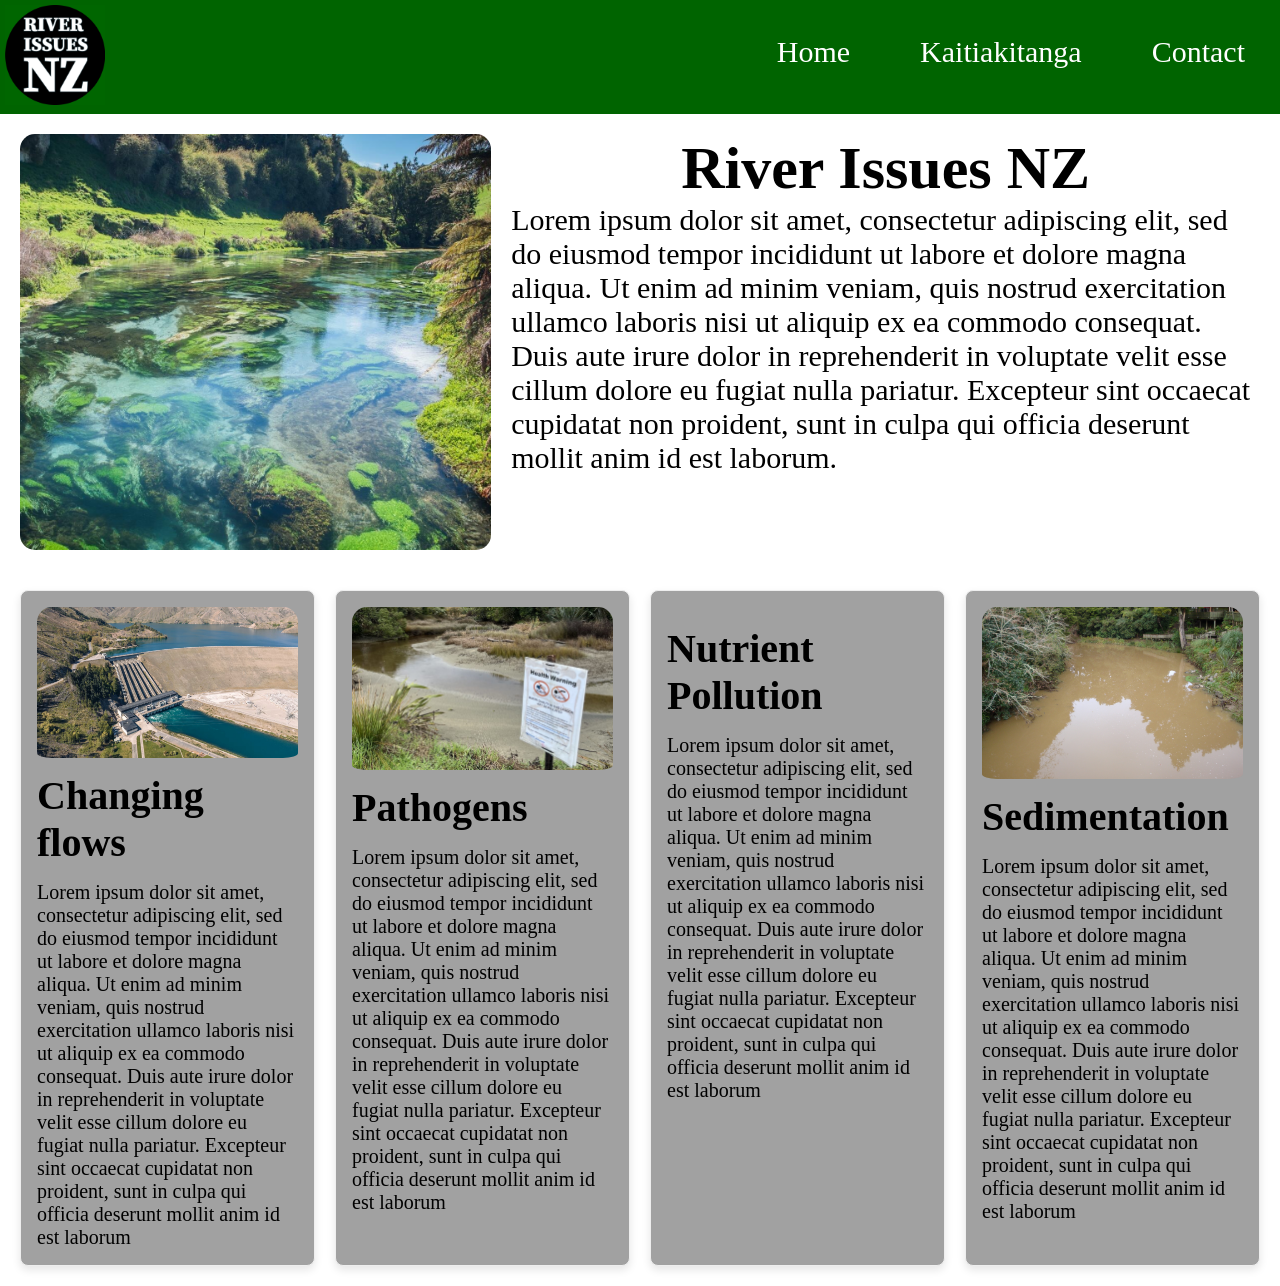
==== index.html @ d9966359 "Added the images on the cards" ====
<!DOCTYPE html>
<html>
    <head> 
        <title>River-Issues-NZ</title>
        <link rel="stylesheet" href="home.css">
        <link rel="icon" type="image/png" href="Images/Logo.png">
    </head>
    <body>
        <nav class="navbar">
            <ul>
                <li class="logo">
                <img src="Images/Logo.png" alt="Logo">
                </li>

                <li><a href="contact.html">Contact</a></li>
                <li><a href="kaitiakitanga.html">Kaitiakitanga</a></li>
                <li><a href="index.html">Home</a></li>
        </nav>
        <div class="top">
            <img class="main-image" src="Images/Bluespings.png" alt="River:Blue springs">
            <div class="text-box">
                <h1>River Issues NZ</h1>
                <p class="main-text"> Lorem ipsum dolor sit amet, consectetur adipiscing elit, sed do eiusmod tempor incididunt ut labore et dolore magna aliqua. Ut enim ad minim veniam, quis nostrud exercitation ullamco laboris nisi ut aliquip ex ea commodo
                consequat. Duis aute irure dolor in reprehenderit in voluptate velit esse cillum dolore eu fugiat nulla pariatur. Excepteur sint occaecat cupidatat non proident, sunt
                in culpa qui officia deserunt mollit anim id est laborum.</p>
        </div>
    </div>
        <div class="cards">
            <div class="card">
                <div class="container">
                    <img src="Images/Benmore_Dam.jpg" alt="" class="cardimg">
                  <h2>Changing flows</h2>
                  <p class="cardtext">Lorem ipsum dolor sit amet, consectetur adipiscing elit, sed do eiusmod tempor incididunt ut labore et dolore magna aliqua. Ut enim ad minim veniam, quis nostrud exercitation ullamco laboris nisi ut aliquip ex ea commodo
                    consequat. Duis aute irure dolor in reprehenderit in voluptate velit esse cillum dolore eu fugiat nulla pariatur. Excepteur sint occaecat cupidatat non proident, sunt
                    in culpa qui officia deserunt mollit anim id est laborum</p>
              </div>
            </div>
            <div class="card">
                <div class="container">
                    <img src="Images/Pathogens.jpg" alt="Pathogens close River" class="cardimg">
                  <h2>Pathogens</h2>
                  <p class="cardtext">Lorem ipsum dolor sit amet, consectetur adipiscing elit, sed do eiusmod tempor incididunt ut labore et dolore magna aliqua. Ut enim ad minim veniam, quis nostrud exercitation ullamco laboris nisi ut aliquip ex ea commodo
                    consequat. Duis aute irure dolor in reprehenderit in voluptate velit esse cillum dolore eu fugiat nulla pariatur. Excepteur sint occaecat cupidatat non proident, sunt
                    in culpa qui officia deserunt mollit anim id est laborum</p>
              </div>
            </div>
            <div class="card">
                <div class="container">
                    <img src="Images/Nutrent_polloution.jpg" alt="" class="cardimg">
                  <h2>Nutrient Pollution</h2>
                  <p class="cardtext">Lorem ipsum dolor sit amet, consectetur adipiscing elit, sed do eiusmod tempor incididunt ut labore et dolore magna aliqua. Ut enim ad minim veniam, quis nostrud exercitation ullamco laboris nisi ut aliquip ex ea commodo
                    consequat. Duis aute irure dolor in reprehenderit in voluptate velit esse cillum dolore eu fugiat nulla pariatur. Excepteur sint occaecat cupidatat non proident, sunt
                    in culpa qui officia deserunt mollit anim id est laborum</p>
              </div>
            </div>
            <div class="card">
                <div class="container">
                    <img src="Images/Sedimentation.jpg" alt="" class="cardimg">
                  <h2>Sedimentation</h2>
                  <p class="cardtext">Lorem ipsum dolor sit amet, consectetur adipiscing elit, sed do eiusmod tempor incididunt ut labore et dolore magna aliqua. Ut enim ad minim veniam, quis nostrud exercitation ullamco laboris nisi ut aliquip ex ea commodo
                    consequat. Duis aute irure dolor in reprehenderit in voluptate velit esse cillum dolore eu fugiat nulla pariatur. Excepteur sint occaecat cupidatat non proident, sunt
                    in culpa qui officia deserunt mollit anim id est laborum</p>
              </div>
            </div>
        
    </body>
</html>
---- home.css ----
* {
    margin: 0;
}

h1 {
    font-size: 60px;
    text-align: center;
}


.main-image{
    width: 38% ;
    border-radius: 15px;
}

.main-text{
    font-size: 30px;
}

.top{
    display: flex;       
    align-items: flex-start; 
    gap: 20px;     
    padding: 20px;
}

.text-box {
    display: flex;
    flex-direction: column;
  }
  

.navbar ul {
    list-style-type: none;
    background-color: darkgreen;
    padding: 0px;
    overflow: hidden;
    margin-top: 0px;
}

.navbar a {
    color: white;
    text-decoration: none;
    padding: 15px;
    display: block;
    text-align: right;
    margin: 20px;
    font-size: 30px;
}

.navbar a:hover{
    background-color: green;
    border-radius: 5px;
}

.navbar li{
    float: right;
}

.navbar .logo {
    float: left;
  }

  .navbar .logo img {
    height: 100px;
    padding: 5px;
  }

  .cards {
    display: flex;
    gap: 20px;
    padding: 20px;
  }
  .card {
    flex: 1;
    box-shadow: 0 4px 8px rgba(0,0,0,0.1);
    border-radius: 8px;
    border: 1px solid #eee;
    background-color: rgb(161, 161, 161)
  }
  
  .container {
    padding: 16px;
  }
  .cardimg{
    width: 100%;
    border-radius: 15px;
    padding-bottom: 10px;
  }

  h2{
    padding-bottom: 15px;
    font-size: 40px;
  }
  .cardtext{
    font-size: 20px;
  }
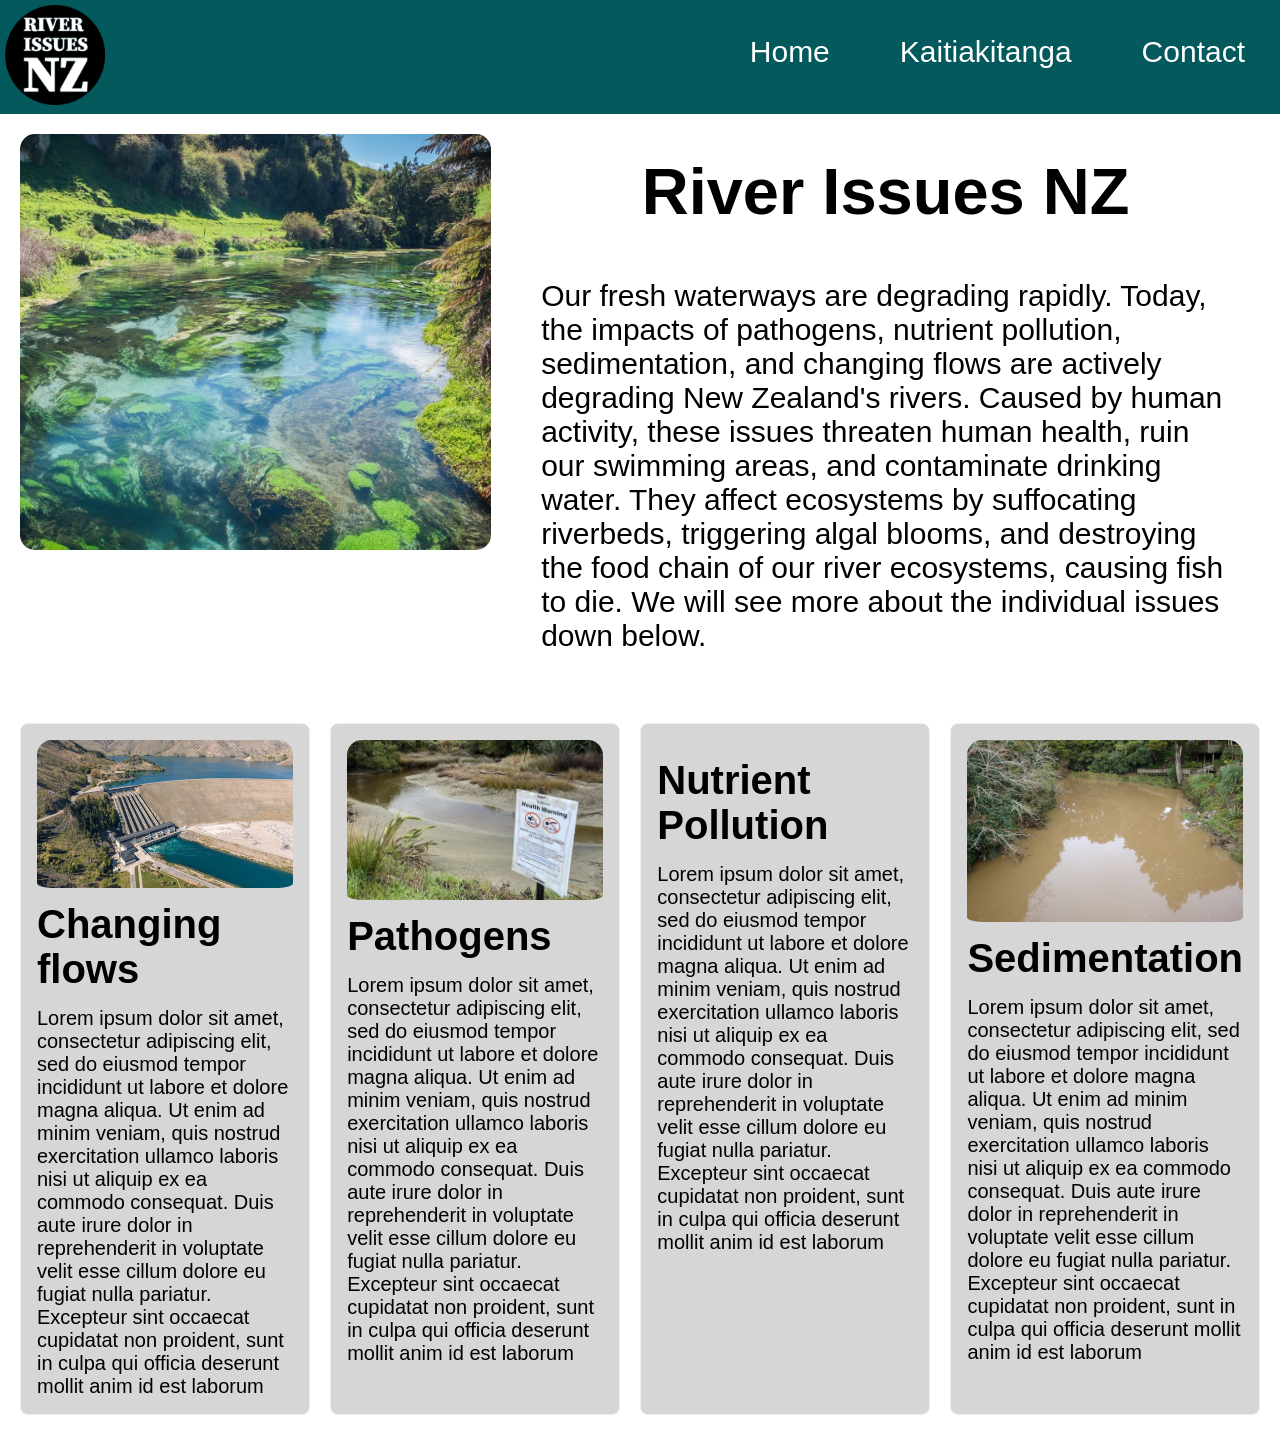
==== commit 4b1fbcd6: "added main text and fonts" ====
--- a/index.html
+++ b/index.html
@@ -1,9 +1,12 @@
 <!DOCTYPE html>
 <html>
     <head> 
-        <title>River-Issues-NZ</title>
+        <title>River Issues NZ</title>
         <link rel="stylesheet" href="home.css">
         <link rel="icon" type="image/png" href="Images/Logo.png">
+        <link rel="preconnect" href="https://fonts.googleapis.com">
+      <link rel="preconnect" href="https://fonts.gstatic.com" crossorigin>
+      <link href="https://fonts.googleapis.com/css2?family=Google+Sans:ital,opsz,wght@0,17..18,400..700;1,17..18,400..700&display=swap" rel="stylesheet">
     </head>
     <body>
         <nav class="navbar">
@@ -20,9 +23,11 @@
             <img class="main-image" src="Images/Bluespings.png" alt="River:Blue springs">
             <div class="text-box">
                 <h1>River Issues NZ</h1>
-                <p class="main-text"> Lorem ipsum dolor sit amet, consectetur adipiscing elit, sed do eiusmod tempor incididunt ut labore et dolore magna aliqua. Ut enim ad minim veniam, quis nostrud exercitation ullamco laboris nisi ut aliquip ex ea commodo
-                consequat. Duis aute irure dolor in reprehenderit in voluptate velit esse cillum dolore eu fugiat nulla pariatur. Excepteur sint occaecat cupidatat non proident, sunt
-                in culpa qui officia deserunt mollit anim id est laborum.</p>
+                <p class="main-text"> Our fresh waterways are degrading rapidly.
+                   Today, the impacts of pathogens, nutrient pollution, sedimentation, and changing flows are actively degrading New Zealand's rivers.
+                    Caused by human activity, these issues threaten human health, ruin our swimming areas, and contaminate drinking water. 
+                    They affect ecosystems by suffocating riverbeds, triggering algal blooms, and destroying the food chain of our river ecosystems, 
+                    causing fish to die. We will see more about the individual issues down below.</p>
         </div>
     </div>
         <div class="cards">
--- a/home.css
+++ b/home.css
@@ -1,12 +1,15 @@
 * {
     margin: 0;
+    font-family: "Google Sans", sans-serif;
 }
 
 h1 {
-    font-size: 60px;
+    font-size: 65px;
     text-align: center;
+    padding: 20px;
+    font-weight: 900;
+  
 }
-
 
 .main-image{
     width: 38% ;
@@ -15,6 +18,7 @@
 
 .main-text{
     font-size: 30px;
+    padding: 30px
 }
 
 .top{
@@ -32,7 +36,7 @@
 
 .navbar ul {
     list-style-type: none;
-    background-color: darkgreen;
+    background-color: #03595c;
     padding: 0px;
     overflow: hidden;
     margin-top: 0px;
@@ -49,7 +53,7 @@
 }
 
 .navbar a:hover{
-    background-color: green;
+    background-color: #017478;
     border-radius: 5px;
 }
 
@@ -73,10 +77,9 @@
   }
   .card {
     flex: 1;
-    box-shadow: 0 4px 8px rgba(0,0,0,0.1);
     border-radius: 8px;
     border: 1px solid #eee;
-    background-color: rgb(161, 161, 161)
+    background-color: rgb(214, 214, 214)
   }
   
   .container {
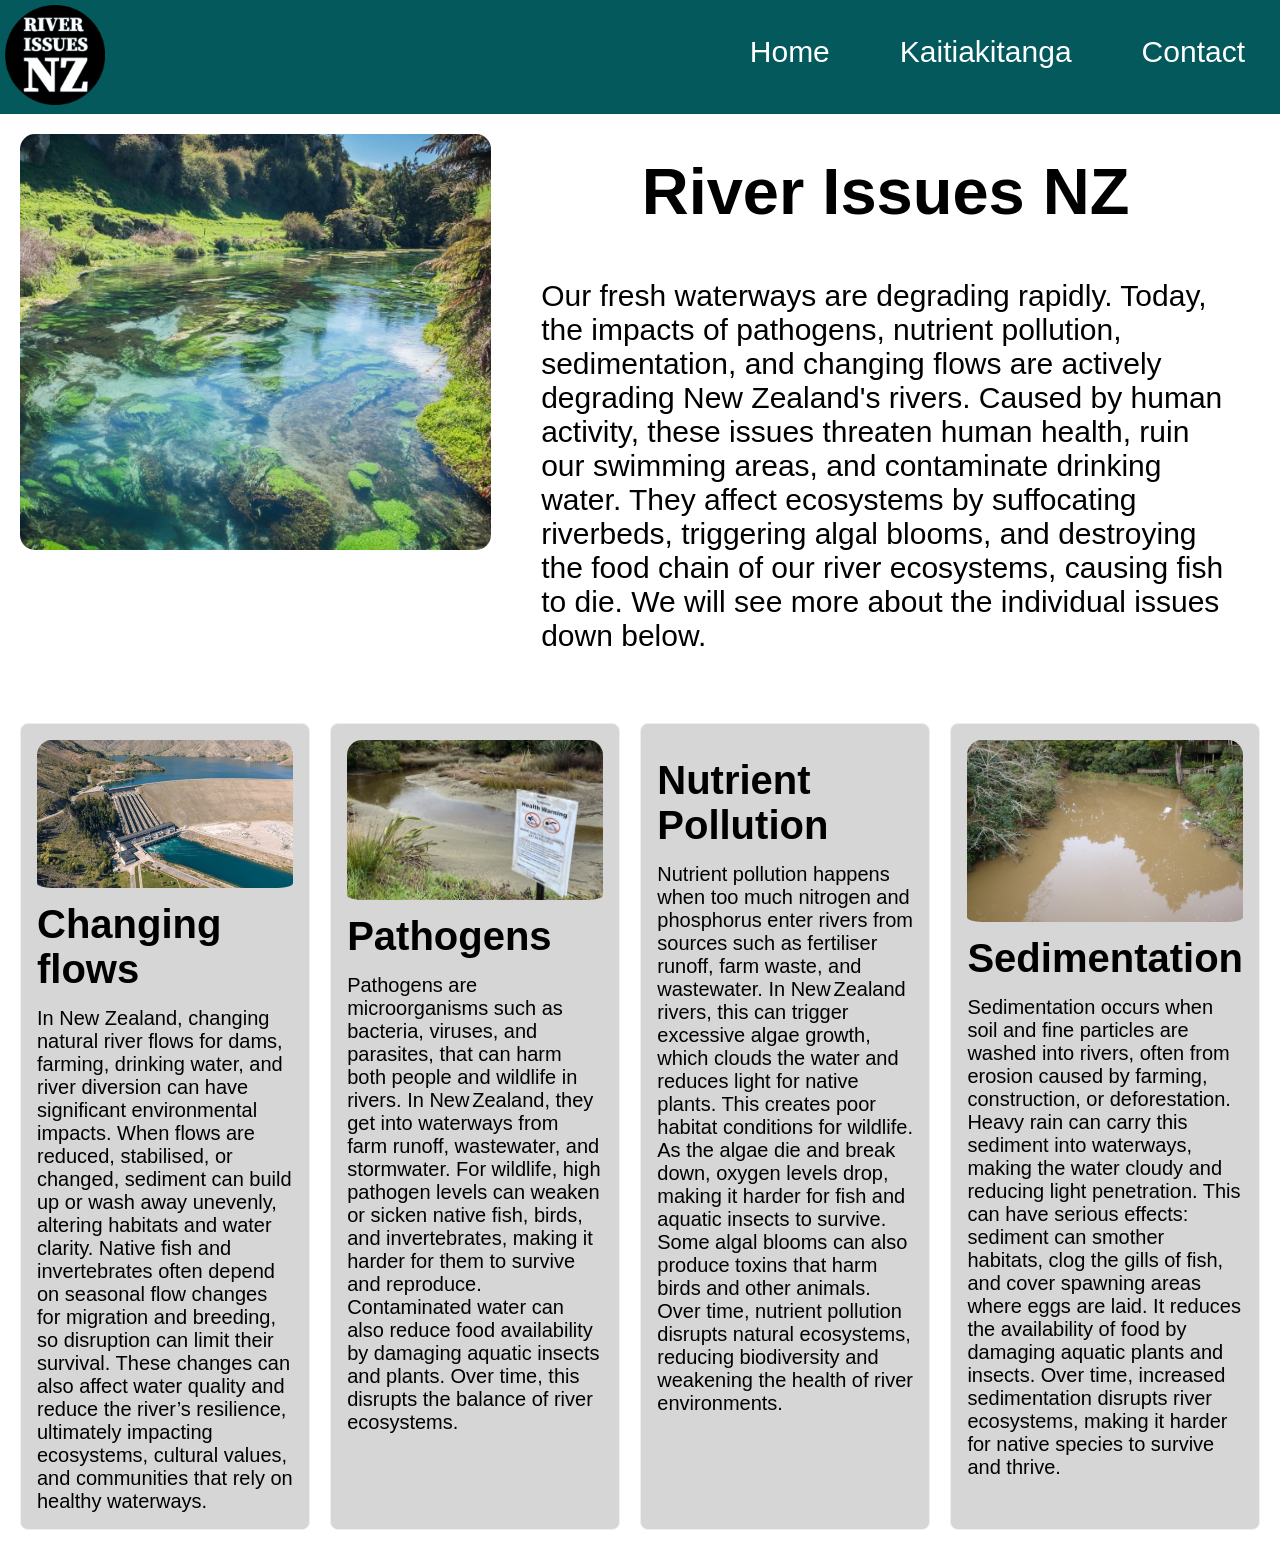
==== commit 962fe54b: "added all the text in" ====
--- a/index.html
+++ b/index.html
@@ -35,36 +35,42 @@
                 <div class="container">
                     <img src="Images/Benmore_Dam.jpg" alt="" class="cardimg">
                   <h2>Changing flows</h2>
-                  <p class="cardtext">Lorem ipsum dolor sit amet, consectetur adipiscing elit, sed do eiusmod tempor incididunt ut labore et dolore magna aliqua. Ut enim ad minim veniam, quis nostrud exercitation ullamco laboris nisi ut aliquip ex ea commodo
-                    consequat. Duis aute irure dolor in reprehenderit in voluptate velit esse cillum dolore eu fugiat nulla pariatur. Excepteur sint occaecat cupidatat non proident, sunt
-                    in culpa qui officia deserunt mollit anim id est laborum</p>
+                  <p class="cardtext">In New Zealand, changing natural river flows for dams, farming, drinking water, and river diversion can have significant environmental impacts. 
+                    When flows are reduced, stabilised, or changed, sediment can build up or wash away unevenly, altering habitats and water clarity.
+                    Native fish and invertebrates often depend on seasonal flow changes for migration and breeding, so disruption can limit their survival. 
+                    These changes can also affect water quality and reduce the river’s resilience, ultimately impacting ecosystems, cultural values, and communities that rely on healthy waterways.</p>
               </div>
             </div>
             <div class="card">
                 <div class="container">
                     <img src="Images/Pathogens.jpg" alt="Pathogens close River" class="cardimg">
                   <h2>Pathogens</h2>
-                  <p class="cardtext">Lorem ipsum dolor sit amet, consectetur adipiscing elit, sed do eiusmod tempor incididunt ut labore et dolore magna aliqua. Ut enim ad minim veniam, quis nostrud exercitation ullamco laboris nisi ut aliquip ex ea commodo
-                    consequat. Duis aute irure dolor in reprehenderit in voluptate velit esse cillum dolore eu fugiat nulla pariatur. Excepteur sint occaecat cupidatat non proident, sunt
-                    in culpa qui officia deserunt mollit anim id est laborum</p>
+                  <p class="cardtext">Pathogens are microorganisms such as bacteria, viruses, and parasites, that can harm both people and wildlife in rivers.
+                     In New Zealand, they get into waterways from farm runoff, wastewater, and stormwater. 
+                     For wildlife, high pathogen levels can weaken or sicken native fish, birds, and invertebrates, making it harder for them to survive and reproduce. 
+                     Contaminated water can also reduce food availability by damaging aquatic insects and plants. Over time, this disrupts the balance of river ecosystems.</p>
               </div>
             </div>
             <div class="card">
                 <div class="container">
                     <img src="Images/Nutrent_polloution.jpg" alt="" class="cardimg">
                   <h2>Nutrient Pollution</h2>
-                  <p class="cardtext">Lorem ipsum dolor sit amet, consectetur adipiscing elit, sed do eiusmod tempor incididunt ut labore et dolore magna aliqua. Ut enim ad minim veniam, quis nostrud exercitation ullamco laboris nisi ut aliquip ex ea commodo
-                    consequat. Duis aute irure dolor in reprehenderit in voluptate velit esse cillum dolore eu fugiat nulla pariatur. Excepteur sint occaecat cupidatat non proident, sunt
-                    in culpa qui officia deserunt mollit anim id est laborum</p>
+                  <p class="cardtext">Nutrient pollution happens when too much nitrogen and phosphorus enter rivers from sources such as fertiliser runoff, farm waste, and wastewater. 
+                    In New Zealand rivers, this can trigger excessive algae growth, which clouds the water and reduces light for native plants. 
+                    This creates poor habitat conditions for wildlife. As the algae die and break down, oxygen levels drop, making it harder for fish and aquatic insects to survive. 
+                    Some algal blooms can also produce toxins that harm birds and other animals. 
+                    Over time, nutrient pollution disrupts natural ecosystems, reducing biodiversity and weakening the health of river environments.</p>
               </div>
             </div>
             <div class="card">
                 <div class="container">
                     <img src="Images/Sedimentation.jpg" alt="" class="cardimg">
                   <h2>Sedimentation</h2>
-                  <p class="cardtext">Lorem ipsum dolor sit amet, consectetur adipiscing elit, sed do eiusmod tempor incididunt ut labore et dolore magna aliqua. Ut enim ad minim veniam, quis nostrud exercitation ullamco laboris nisi ut aliquip ex ea commodo
-                    consequat. Duis aute irure dolor in reprehenderit in voluptate velit esse cillum dolore eu fugiat nulla pariatur. Excepteur sint occaecat cupidatat non proident, sunt
-                    in culpa qui officia deserunt mollit anim id est laborum</p>
+                  <p class="cardtext">Sedimentation occurs when soil and fine particles are washed into rivers, often from erosion caused by farming, construction, or deforestation. 
+                    Heavy rain can carry this sediment into waterways, making the water cloudy and reducing light penetration. 
+                    This can have serious effects: sediment can smother habitats, clog the gills of fish, and cover spawning areas where eggs are laid. 
+                    It reduces the availability of food by damaging aquatic plants and insects. 
+                    Over time, increased sedimentation disrupts river ecosystems, making it harder for native species to survive and thrive.</p>
               </div>
             </div>
         
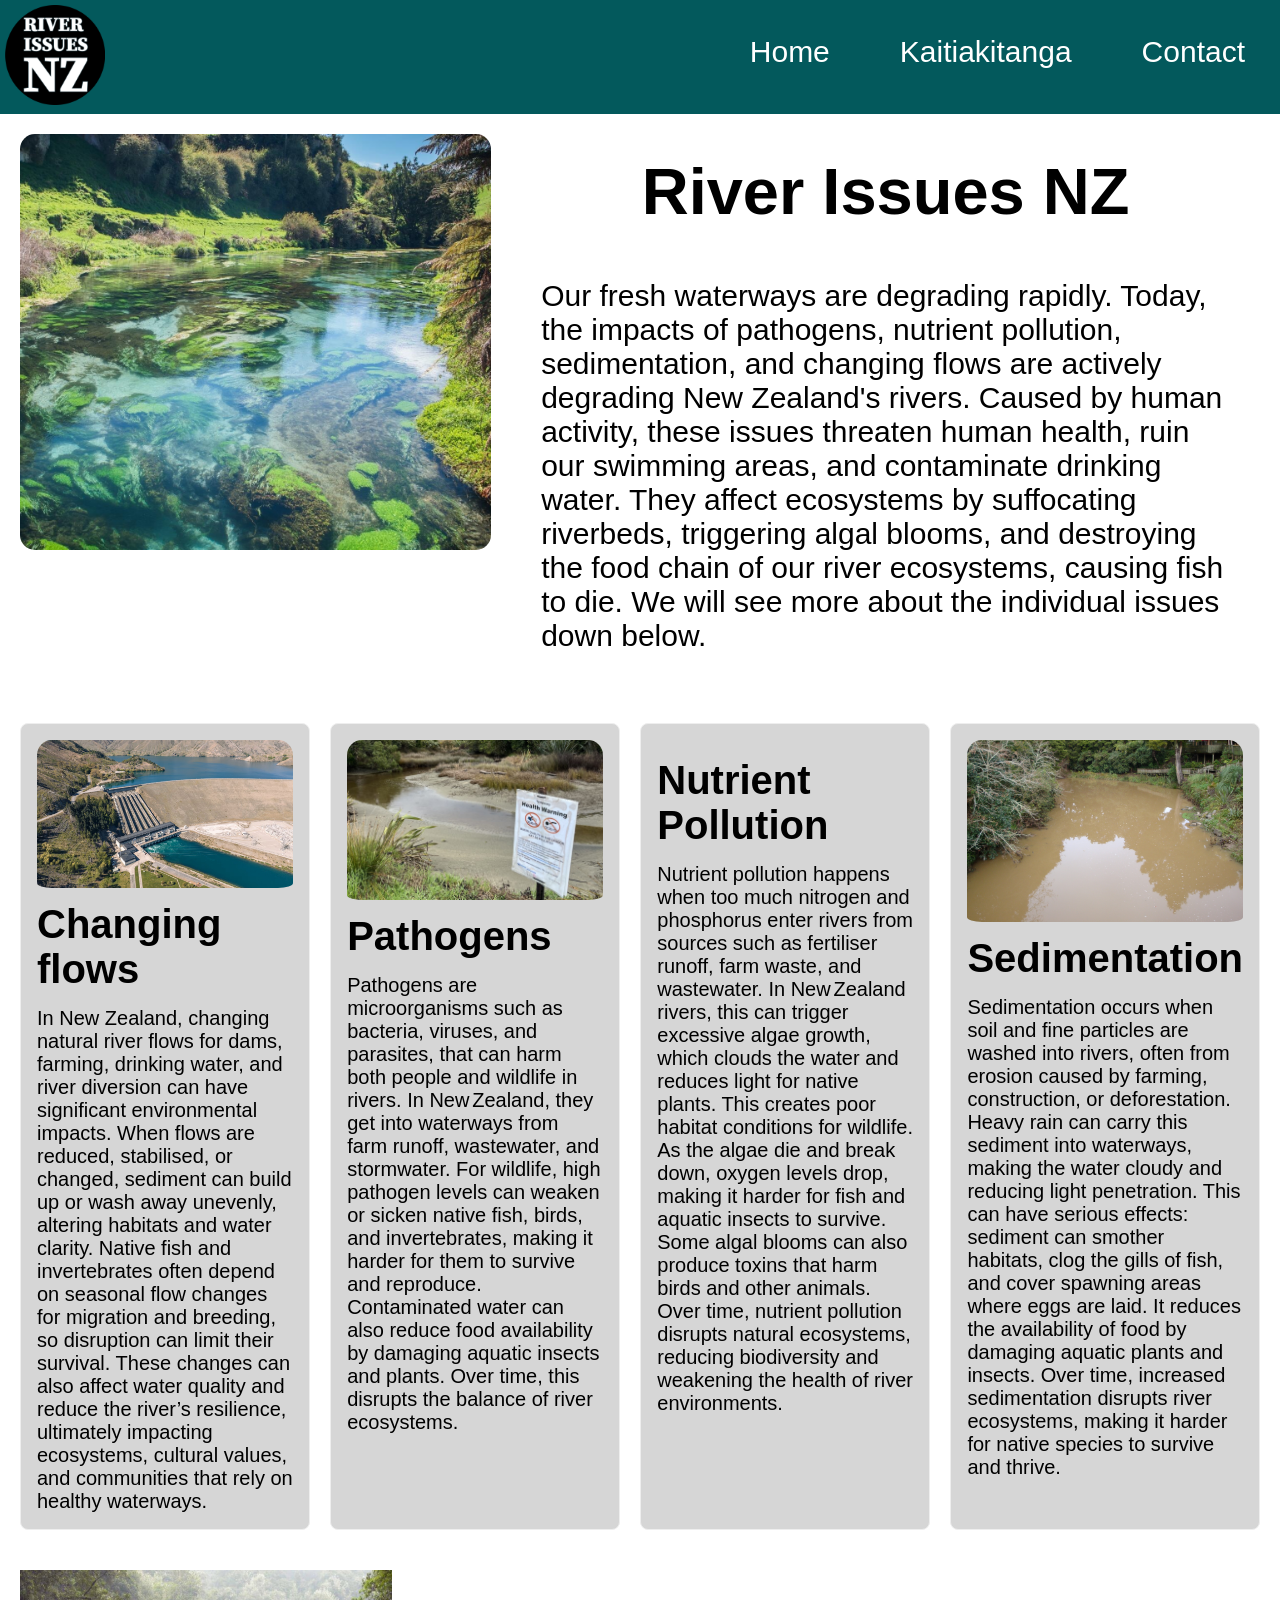
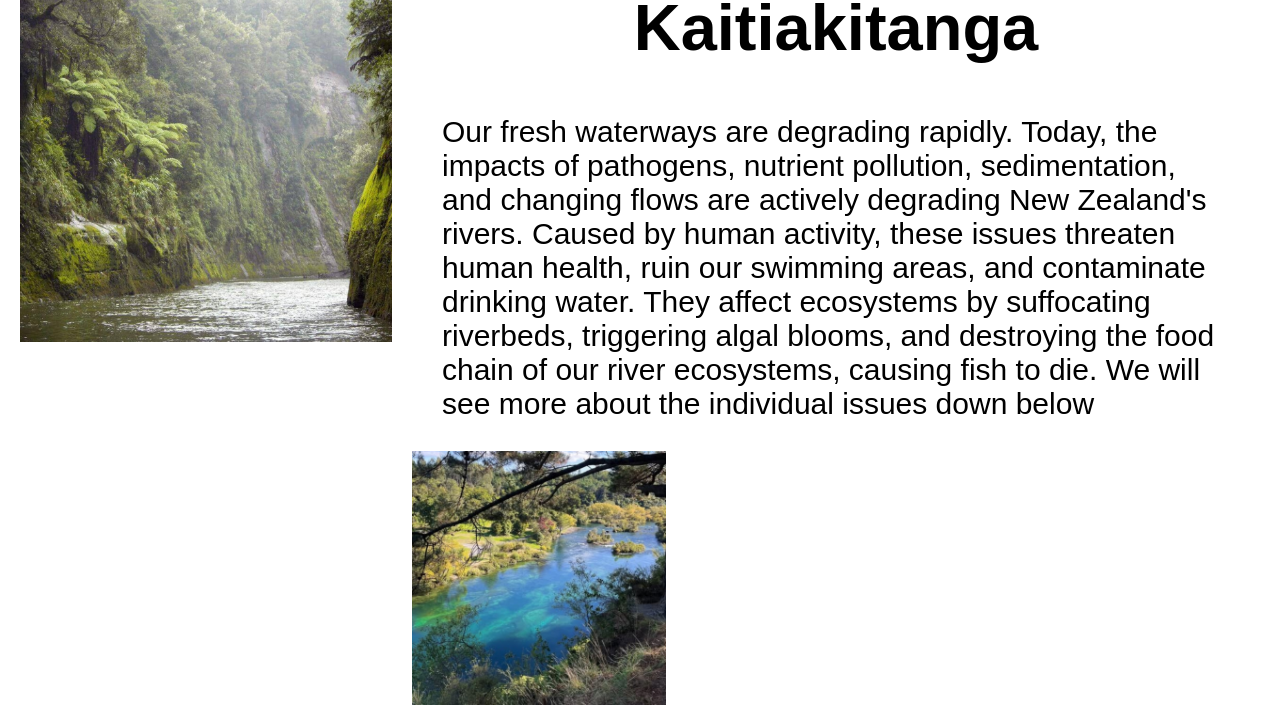
==== commit 40205af8: "started the bottem of first page" ====
--- a/index.html
+++ b/index.html
@@ -72,6 +72,22 @@
                     It reduces the availability of food by damaging aquatic plants and insects. 
                     Over time, increased sedimentation disrupts river ecosystems, making it harder for native species to survive and thrive.</p>
               </div>
+    </div>
+
+      
+            </div>
+            <div class="bottem">
+              <img src="Images/Waikato River.jpg" alt="Waikato River" class="bottemimg">
+              <div class="text-box">
+                <h1>Kaitiakitanga</h1>
+                <p class="main-text"> Our fresh waterways are degrading rapidly.
+                  Today, the impacts of pathogens, nutrient pollution, sedimentation, and changing flows are actively degrading New Zealand's rivers.
+                   Caused by human activity, these issues threaten human health, ruin our swimming areas, and contaminate drinking water. 
+                   They affect ecosystems by suffocating riverbeds, triggering algal blooms, and destroying the food chain of our river ecosystems, 
+                   causing fish to die. We will see more about the individual issues down below</p>
+                   <img src="Images/Whanganui River.jpg" alt="" class="bottemimg">
+              </div>
+          
             </div>
         
     </body>
--- a/home.css
+++ b/home.css
@@ -97,4 +97,14 @@
   }
   .cardtext{
     font-size: 20px;
-  }+  }
+
+  .bottem {
+    display: flex;       
+    align-items: flex-start; 
+    gap: 20px;     
+    padding: 20px;
+}
+.bottemimg{
+  width: 30%;
+}
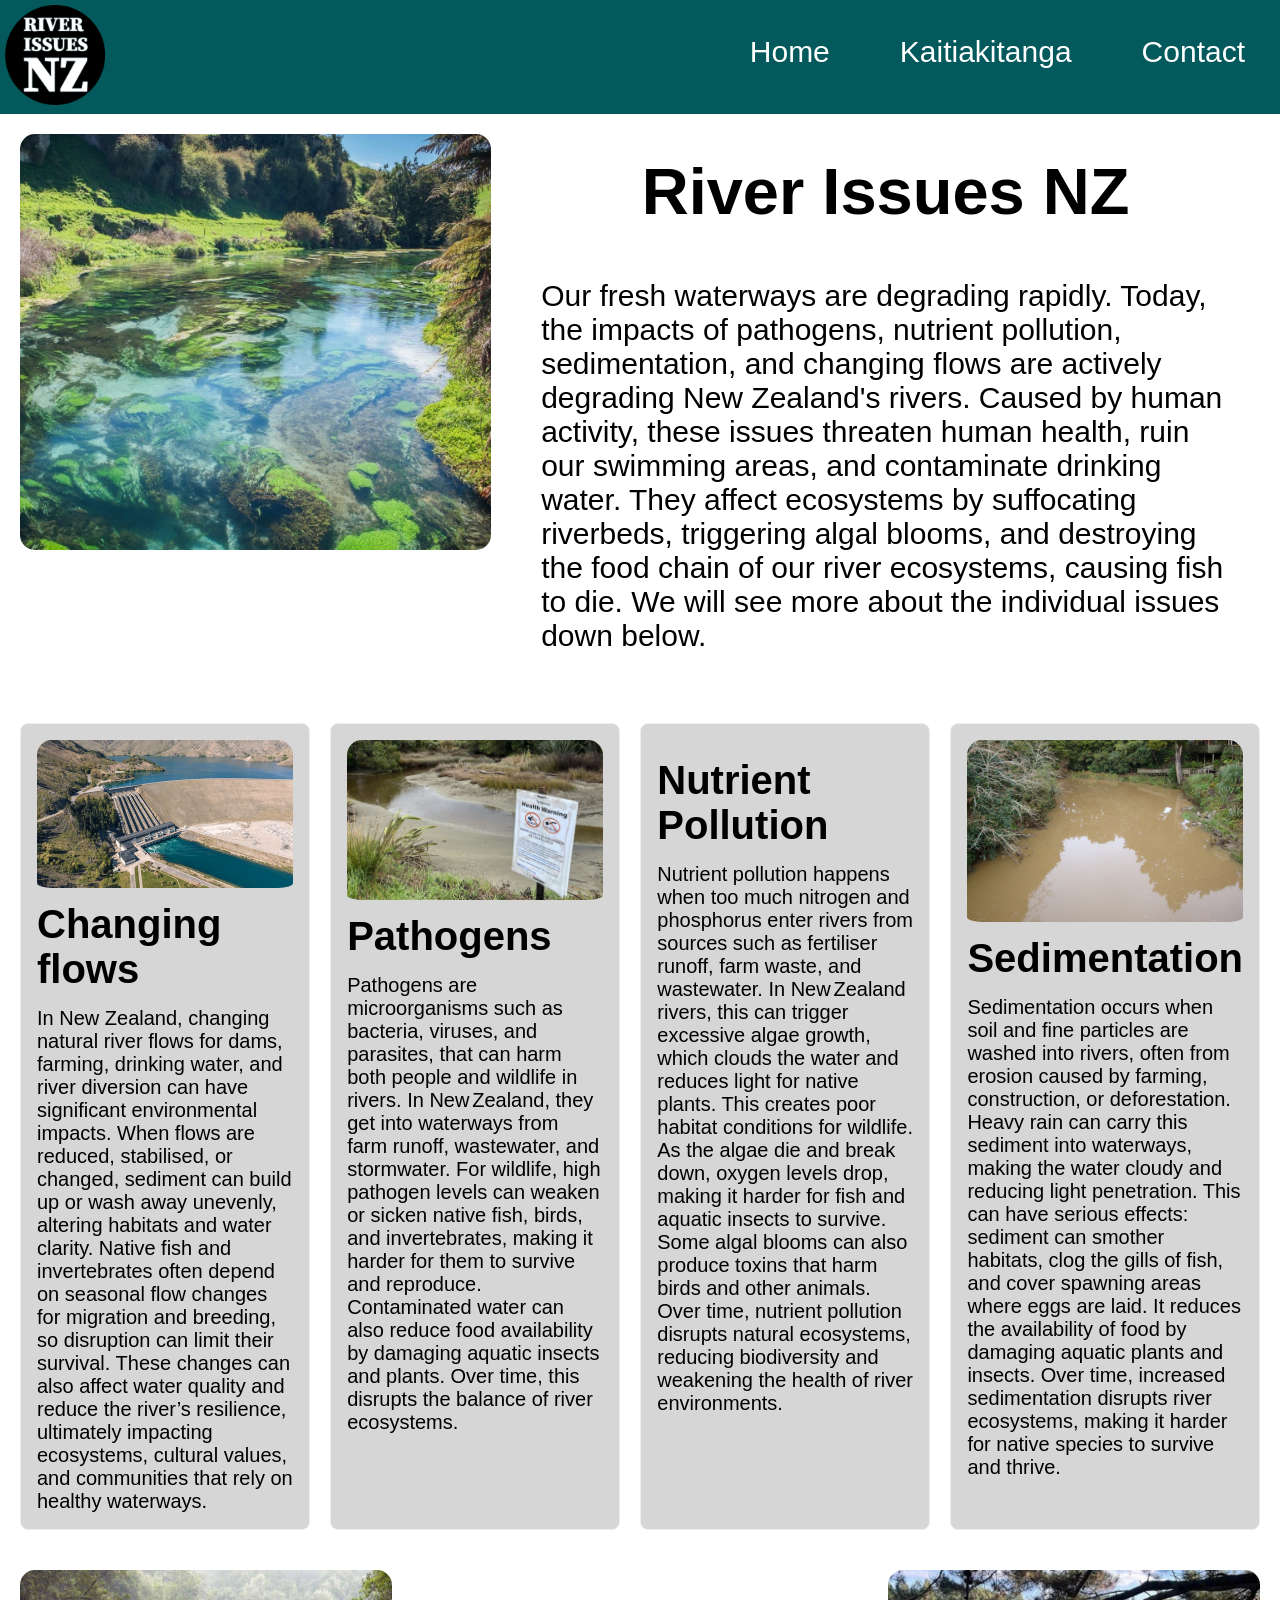
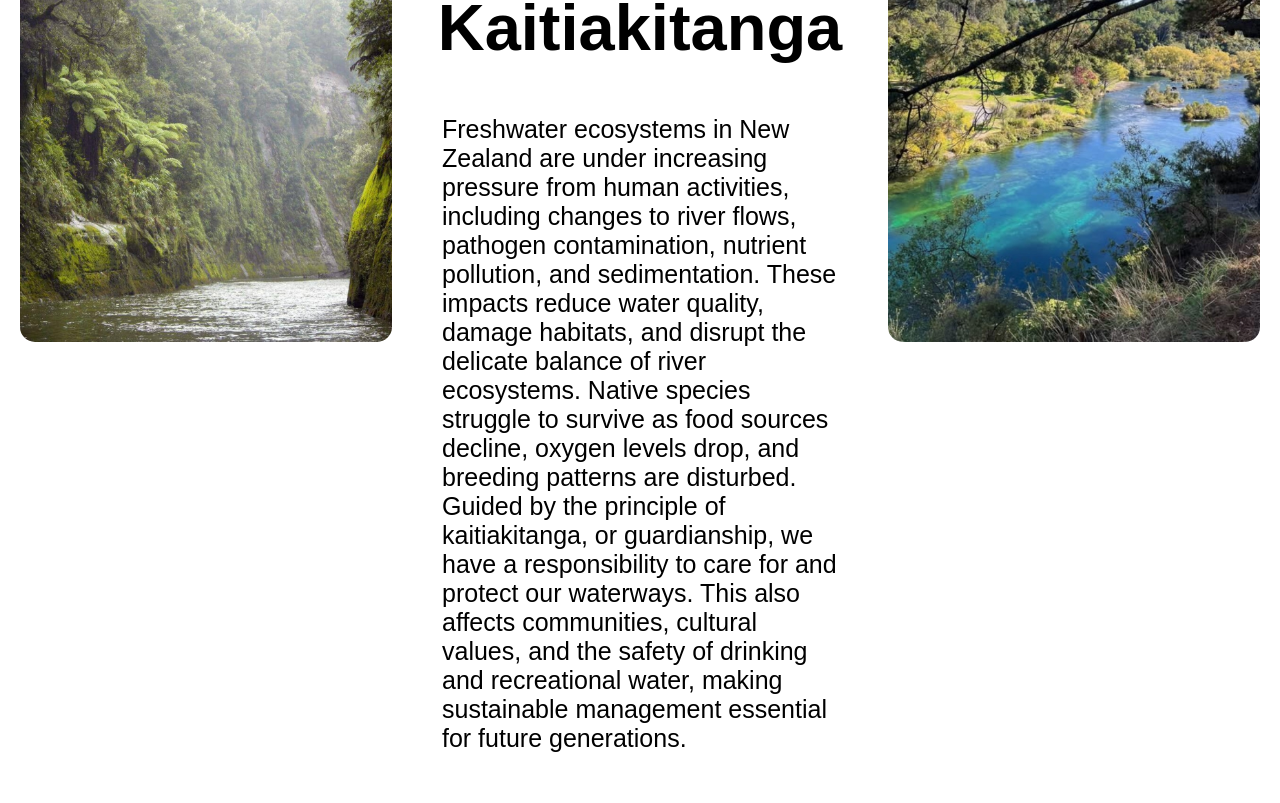
==== commit ea7cd2e7: "Done the first webpage" ====
--- a/index.html
+++ b/index.html
@@ -80,13 +80,13 @@
               <img src="Images/Waikato River.jpg" alt="Waikato River" class="bottemimg">
               <div class="text-box">
                 <h1>Kaitiakitanga</h1>
-                <p class="main-text"> Our fresh waterways are degrading rapidly.
-                  Today, the impacts of pathogens, nutrient pollution, sedimentation, and changing flows are actively degrading New Zealand's rivers.
-                   Caused by human activity, these issues threaten human health, ruin our swimming areas, and contaminate drinking water. 
-                   They affect ecosystems by suffocating riverbeds, triggering algal blooms, and destroying the food chain of our river ecosystems, 
-                   causing fish to die. We will see more about the individual issues down below</p>
-                   <img src="Images/Whanganui River.jpg" alt="" class="bottemimg">
+                <p class="bottemtext">Freshwater ecosystems in New Zealand are under increasing pressure from human activities, including changes to river flows, pathogen contamination, nutrient pollution, and sedimentation. 
+                  These impacts reduce water quality, damage habitats, and disrupt the delicate balance of river ecosystems. 
+                  Native species struggle to survive as food sources decline, oxygen levels drop, and breeding patterns are disturbed. 
+                  Guided by the principle of kaitiakitanga, or guardianship, we have a responsibility to care for and protect our waterways. 
+                  This also affects communities, cultural values, and the safety of drinking and recreational water, making sustainable management essential for future generations.</p>
               </div>
+              <img src="Images/Whanganui River.jpg" alt="" class="bottemimg">
           
             </div>
         
--- a/home.css
+++ b/home.css
@@ -107,4 +107,9 @@
 }
 .bottemimg{
   width: 30%;
+  border-radius: 15px;
+}
+.bottemtext{
+  font-size: 25px;
+  padding: 30px;
 }
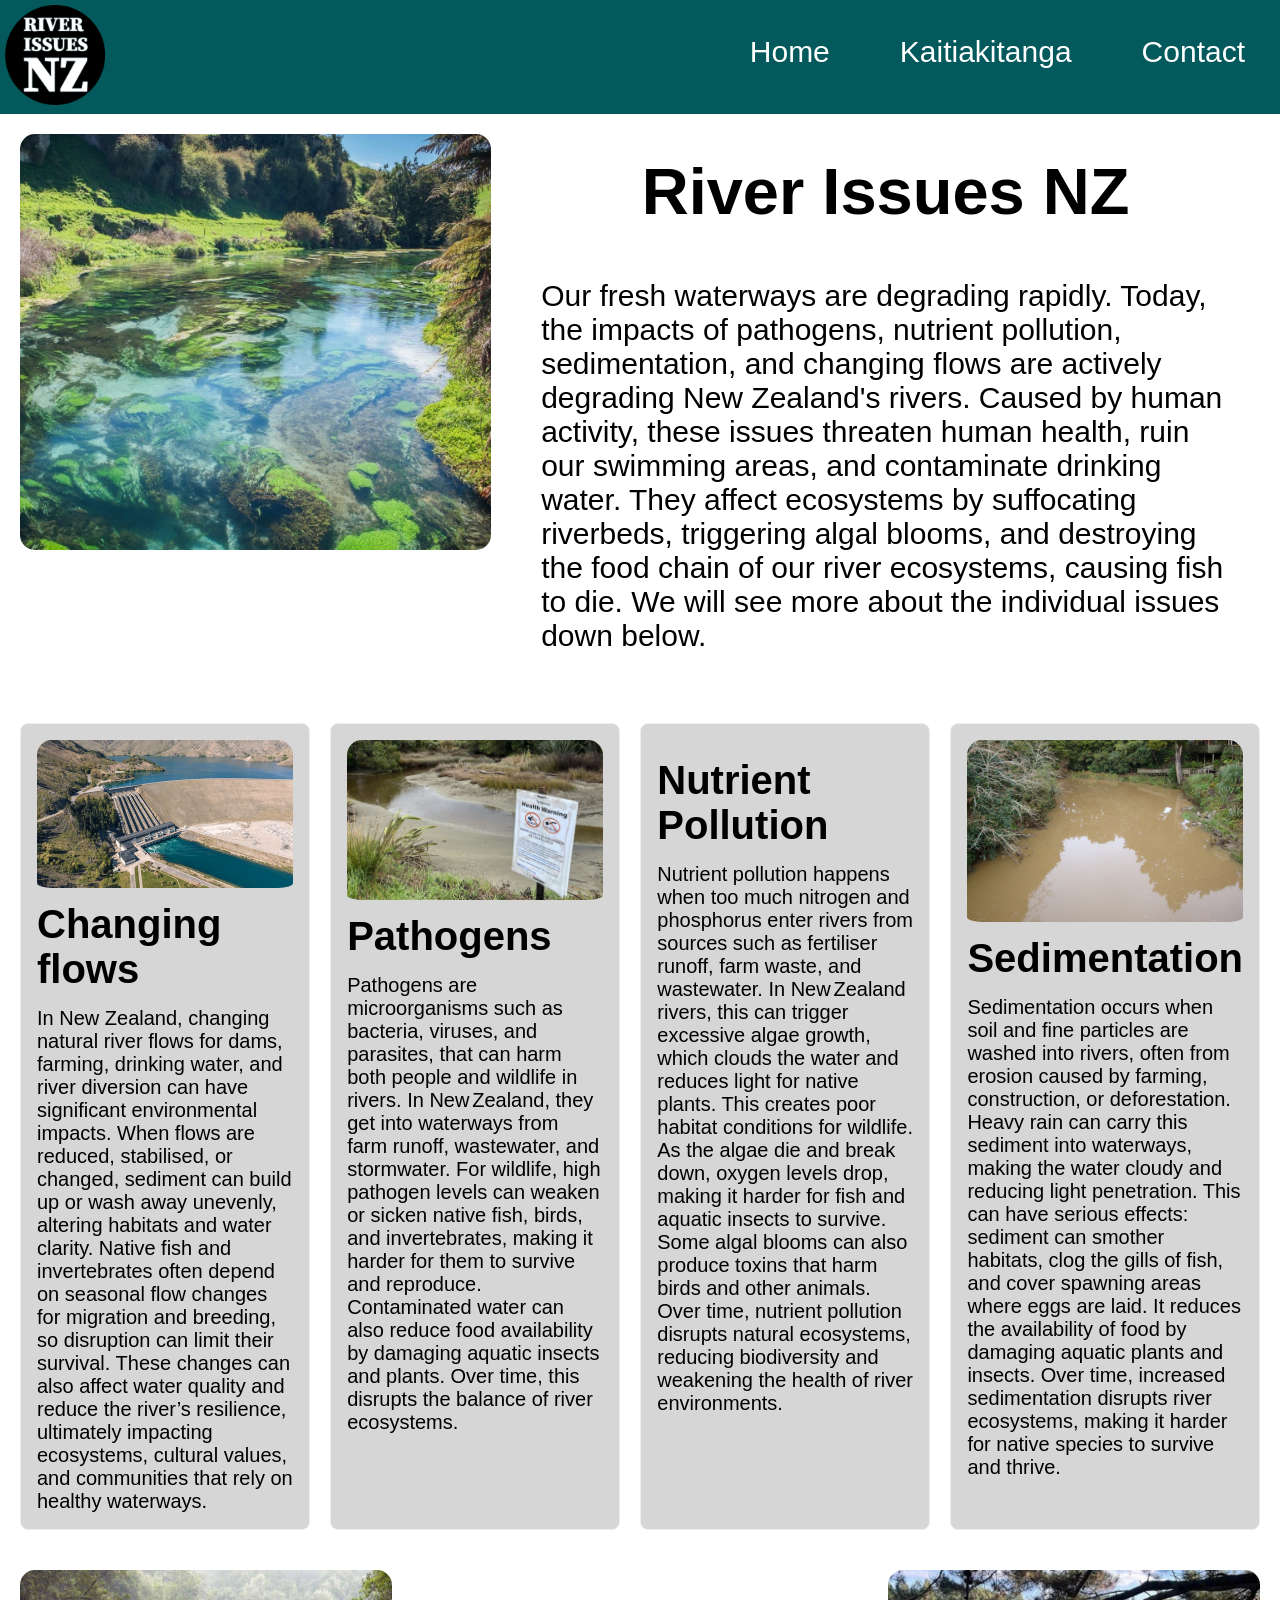
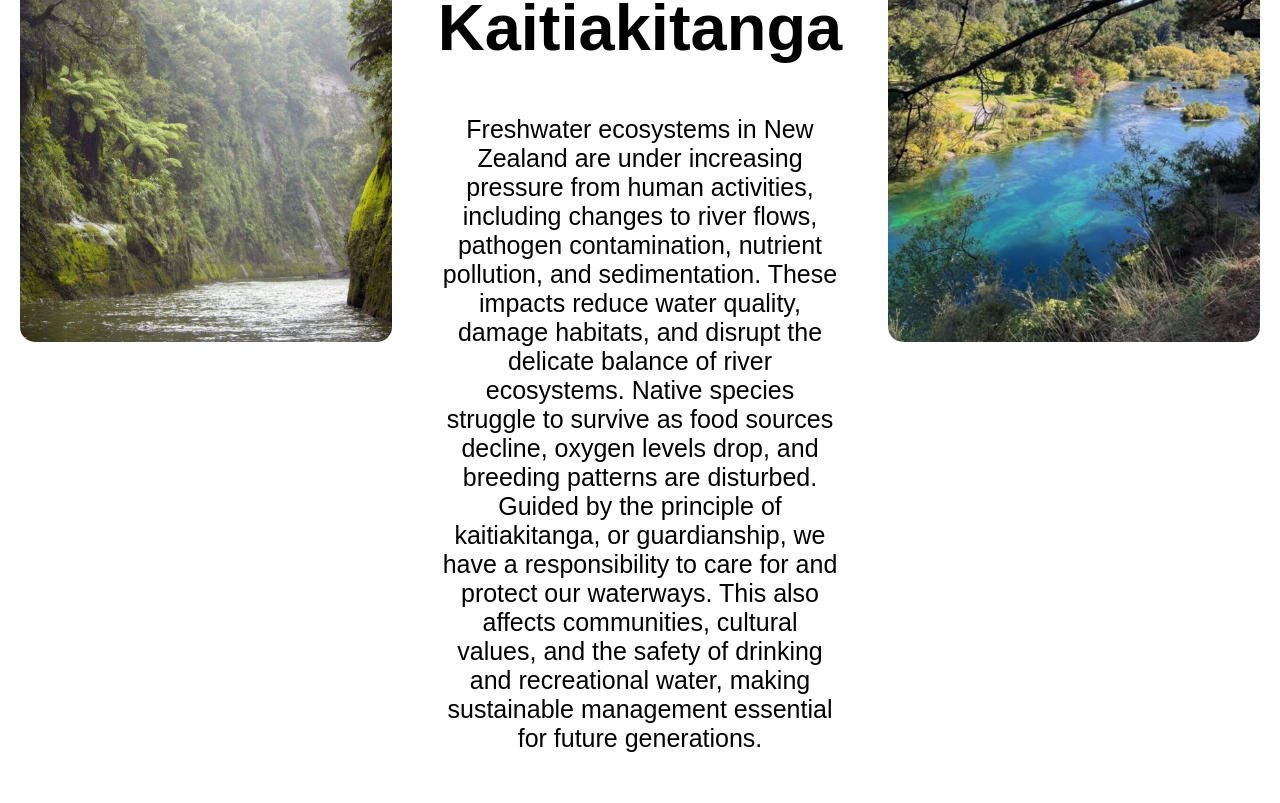
==== commit cafde152: "Added fonts to all pages, added only one css for the pages" ====
--- a/index.html
+++ b/index.html
@@ -2,7 +2,7 @@
 <html>
     <head> 
         <title>River Issues NZ</title>
-        <link rel="stylesheet" href="home.css">
+        <link rel="stylesheet" href="style.css">
         <link rel="icon" type="image/png" href="Images/Logo.png">
         <link rel="preconnect" href="https://fonts.googleapis.com">
       <link rel="preconnect" href="https://fonts.gstatic.com" crossorigin>
--- a/style.css
+++ b/style.css
@@ -0,0 +1,117 @@
+* {
+    margin: 0;
+    font-family: "Google Sans", sans-serif;
+}
+
+h1 {
+    font-size: 65px;
+    text-align: center;
+    padding: 20px;
+    font-weight: 900;
+  
+}
+
+.main-image{
+    width: 38% ;
+    border-radius: 15px;
+}
+
+.main-text{
+    font-size: 30px;
+    padding: 30px
+}
+
+.top{
+    display: flex;       
+    align-items: flex-start; 
+    gap: 20px;     
+    padding: 20px;
+}
+
+.text-box {
+    display: flex;
+    flex-direction: column;
+  }
+  
+
+.navbar ul {
+    list-style-type: none;
+    background-color: #03595c;
+    padding: 0px;
+    overflow: hidden;
+    margin-top: 0px;
+}
+
+.navbar a {
+    color: white;
+    text-decoration: none;
+    padding: 15px;
+    display: block;
+    text-align: right;
+    margin: 20px;
+    font-size: 30px;
+}
+
+.navbar a:hover{
+    background-color: #017478;
+    border-radius: 5px;
+}
+
+.navbar li{
+    float: right;
+}
+
+.navbar .logo {
+    float: left;
+  }
+
+  .navbar .logo img {
+    height: 100px;
+    padding: 5px;
+  }
+
+  .cards {
+    display: flex;
+    gap: 20px;
+    padding: 20px;
+  }
+  .card {
+    flex: 1;
+    border-radius: 8px;
+    border: 1px solid #eee;
+    background-color: rgb(214, 214, 214)
+  }
+  
+  .container {
+    padding: 16px;
+  }
+  .cardimg{
+    width: 100%;
+    border-radius: 15px;
+    padding-bottom: 10px;
+  }
+
+  h2{
+    padding-bottom: 15px;
+    font-size: 40px;
+  }
+  .cardtext{
+    font-size: 20px;
+  }
+
+  .bottem {
+    display: flex;       
+    align-items: flex-start; 
+    gap: 20px;     
+    padding: 20px;
+}
+.bottemimg{
+  width: 30%;
+  border-radius: 15px;
+}
+.bottemtext{
+  font-size: 25px;
+  padding: 30px;
+  text-align: center;
+}
+
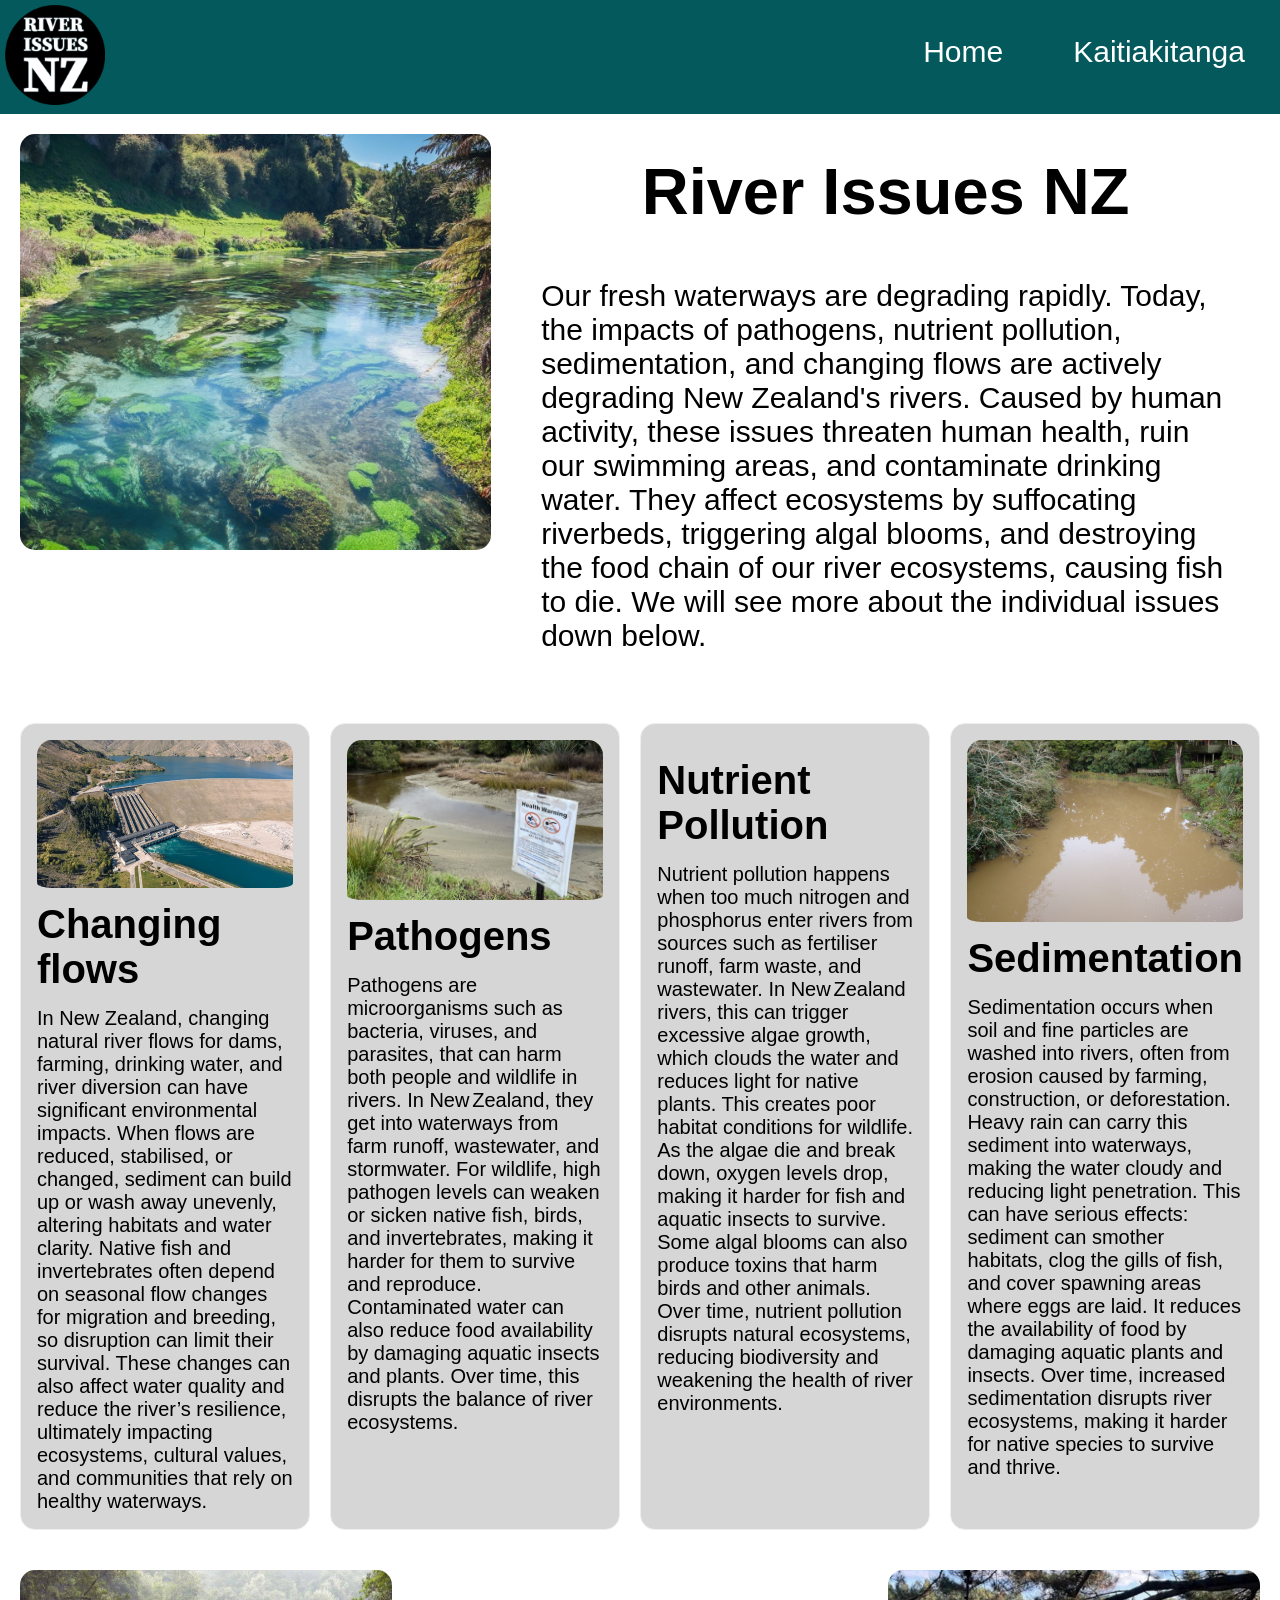
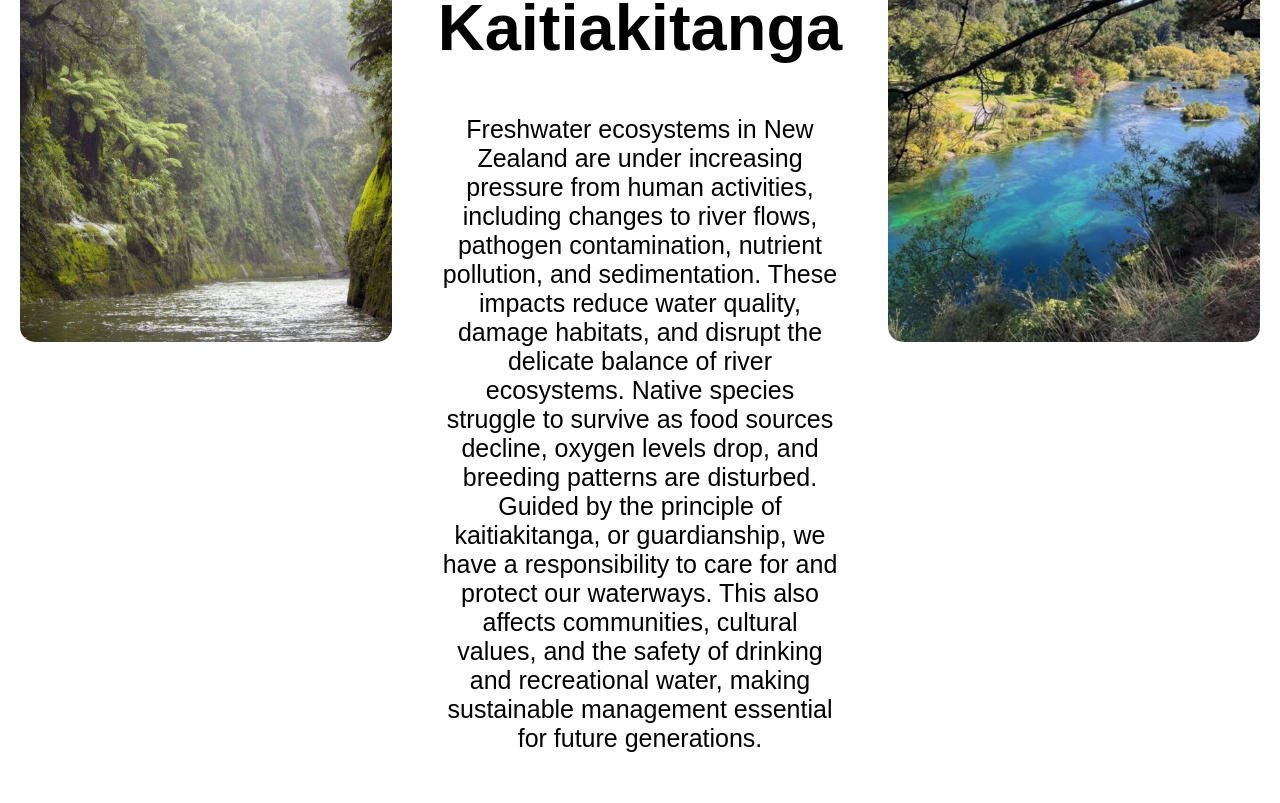
==== commit ca821a4e: "removed the contact page" ====
--- a/index.html
+++ b/index.html
@@ -14,8 +14,6 @@
                 <li class="logo">
                 <img src="Images/Logo.png" alt="Logo">
                 </li>
-
-                <li><a href="contact.html">Contact</a></li>
                 <li><a href="kaitiakitanga.html">Kaitiakitanga</a></li>
                 <li><a href="index.html">Home</a></li>
         </nav>
--- a/style.css
+++ b/style.css
@@ -75,31 +75,28 @@
     gap: 20px;
     padding: 20px;
   }
-  .card {
+.card {
     flex: 1;
-    border-radius: 8px;
+    border-radius: 15px;
     border: 1px solid #eee;
-    background-color: rgb(214, 214, 214)
-  }
-  
-  .container {
+    background-color: rgb(214, 214, 214);
     padding: 16px;
   }
-  .cardimg{
+.cardimg{
     width: 100%;
     border-radius: 15px;
     padding-bottom: 10px;
   }
 
-  h2{
+h2{
     padding-bottom: 15px;
     font-size: 40px;
   }
-  .cardtext{
+.cardtext{
     font-size: 20px;
   }
 
-  .bottem {
+.bottem {
     display: flex;       
     align-items: flex-start; 
     gap: 20px;     
@@ -115,3 +112,45 @@
   text-align: center;
 }
 
+.info{
+  border-radius: 15px;
+  border: 1px solid #eee;
+  background-color: rgb(214, 214, 214);
+  margin: 50px 100px;
+}
+.infohead{
+  font-size: 40px;
+  font-weight: 600;
+  text-align: center;
+  padding-top: 20px;
+}
+.infotext{
+  font-size: 28px;
+  text-align: center;
+  padding: 30px;
+}
+.card2img{
+  border-radius: 15px ;
+  width: 30%;
+}
+.card2{
+  display: flex;       
+  align-items: flex-start;
+  border-radius: 15px;
+  border: 1px solid #eee;
+  background-color: rgb(214, 214, 214);
+  margin: 30px 30px;
+}
+.card2text{
+  display: flex;
+    flex-direction: column;
+    text-align: center;
+}
+.card2text h2{
+  font-size: 50px;
+  padding: 30px;
+}
+.card2text p{
+  font-size: 20px;
+  padding: 0px 20px 20px 20px;
+}
